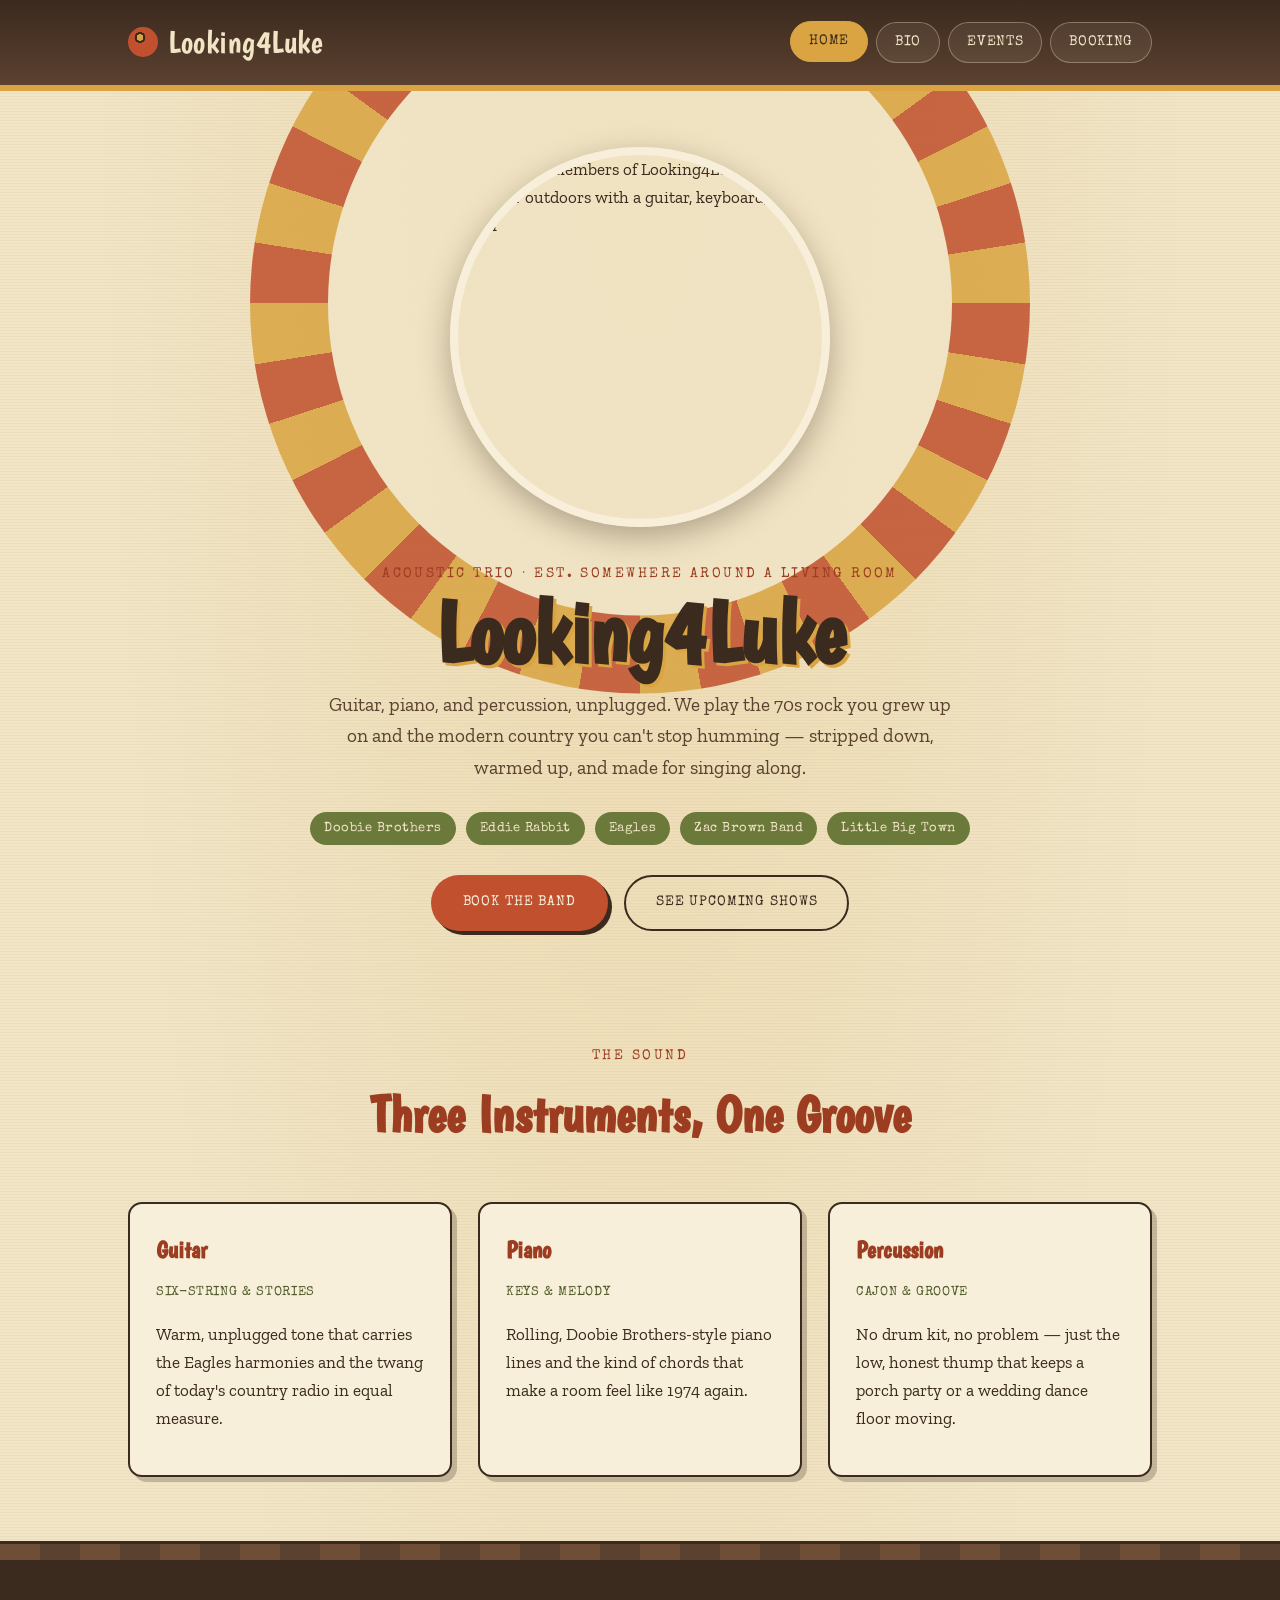
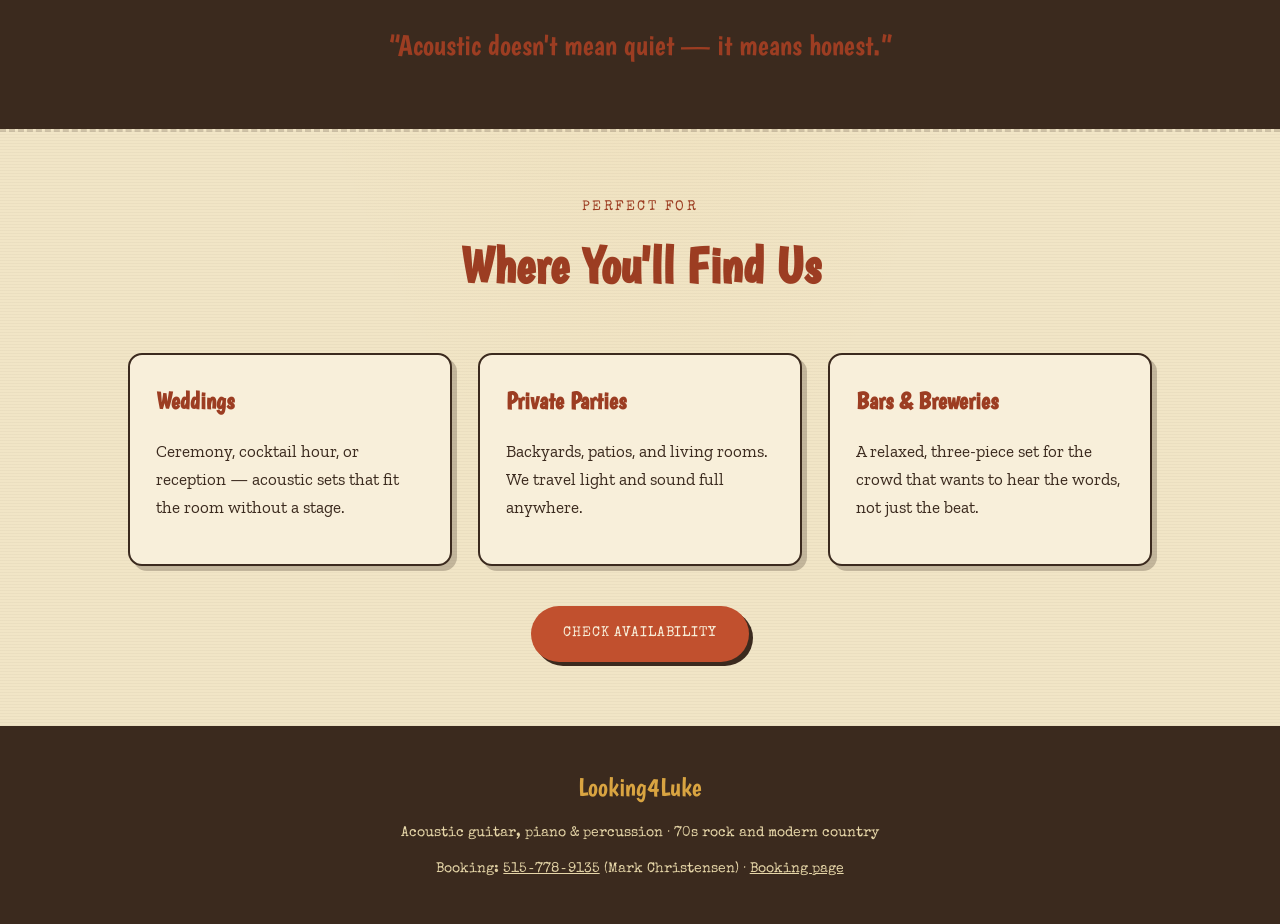
==== index.html @ d56bd20d "Initial commit of band website" ====
<!DOCTYPE html>
<html lang="en">
<head>
<meta charset="UTF-8">
<meta name="viewport" content="width=device-width, initial-scale=1.0">
<title>Looking4Luke — Acoustic Rock &amp; Country Trio</title>
<meta name="description" content="Looking4Luke is an acoustic guitar, piano, and percussion trio playing 70s rock and modern country favorites for weddings, festivals, and private events.">
<link rel="stylesheet" href="style.css">
</head>
<body>

<header class="site-header">
  <div class="header-inner">
    <a href="index.html" class="brand"><span class="record-dot" aria-hidden="true"></span>Looking4Luke</a>
    <nav class="primary-nav" aria-label="Primary">
      <a href="index.html" class="active">Home</a>
      <a href="bio.html">Bio</a>
      <a href="events.html">Events</a>
      <a href="booking.html">Booking</a>
    </nav>
  </div>
</header>

<main>
  <section class="sunburst-wrap">
    <div class="sunburst" aria-hidden="true"></div>
    <div class="hero-photo-frame">
      <img src="images/band-photo.png" alt="The three members of Looking4Luke standing together outdoors with a guitar, keyboard, and cajon">
    </div>
  </section>

  <div class="hero-text wrap">
    <span class="eyebrow">Acoustic Trio · Est. Somewhere Around a Living Room</span>
    <h1>Looking4Luke</h1>
    <p class="hero-tagline">Guitar, piano, and percussion, unplugged. We play the 70s rock you grew up on and the modern country you can't stop humming &mdash; stripped down, warmed up, and made for singing along.</p>
    <div class="genre-chips">
      <span>Doobie Brothers</span>
      <span>Eddie Rabbit</span>
      <span>Eagles</span>
      <span>Zac Brown Band</span>
      <span>Little Big Town</span>
    </div>
    <div class="btn-row">
      <a href="booking.html" class="btn btn-primary">Book the Band</a>
      <a href="events.html" class="btn btn-secondary">See Upcoming Shows</a>
    </div>
  </div>

  <section class="section">
    <div class="wrap">
      <div class="section-head">
        <span class="eyebrow">The Sound</span>
        <h2>Three Instruments, One Groove</h2>
      </div>
      <div class="card-grid">
        <div class="card">
          <h3>Guitar</h3>
          <p class="role">Six-String &amp; Stories</p>
          <p>Warm, unplugged tone that carries the Eagles harmonies and the twang of today's country radio in equal measure.</p>
        </div>
        <div class="card">
          <h3>Piano</h3>
          <p class="role">Keys &amp; Melody</p>
          <p>Rolling, Doobie Brothers-style piano lines and the kind of chords that make a room feel like 1974 again.</p>
        </div>
        <div class="card">
          <h3>Percussion</h3>
          <p class="role">Cajon &amp; Groove</p>
          <p>No drum kit, no problem &mdash; just the low, honest thump that keeps a porch party or a wedding dance floor moving.</p>
        </div>
      </div>
    </div>
  </section>

  <div class="wood-divider" aria-hidden="true"></div>

  <section class="section section-alt">
    <div class="wrap">
      <p class="pull-quote">&ldquo;Acoustic doesn't mean quiet &mdash; it means honest.&rdquo;</p>
    </div>
  </section>

  <section class="section">
    <div class="wrap">
      <div class="section-head">
        <span class="eyebrow">Perfect For</span>
        <h2>Where You'll Find Us</h2>
      </div>
      <div class="card-grid">
        <div class="card">
          <h3>Weddings</h3>
          <p>Ceremony, cocktail hour, or reception &mdash; acoustic sets that fit the room without a stage.</p>
        </div>
        <div class="card">
          <h3>Private Parties</h3>
          <p>Backyards, patios, and living rooms. We travel light and sound full anywhere.</p>
        </div>
        <div class="card">
          <h3>Bars &amp; Breweries</h3>
          <p>A relaxed, three-piece set for the crowd that wants to hear the words, not just the beat.</p>
        </div>
      </div>
      <div class="btn-row" style="margin-top:40px;">
        <a href="booking.html" class="btn btn-primary">Check Availability</a>
      </div>
    </div>
  </section>
</main>

<footer class="site-footer">
  <div class="wrap">
    <div class="foot-band">Looking4Luke</div>
    <p>Acoustic guitar, piano &amp; percussion &middot; 70s rock and modern country</p>
    <p>Booking: <a href="tel:5157789135">515&#8209;778&#8209;9135</a> (Mark Christensen) &middot; <a href="booking.html">Booking page</a></p>
  </div>
</footer>

</body>
</html>
---- style.css ----
/* ===========================================================
   Looking4Luke — site styles
   Design direction: early-70s concert poster / vinyl sleeve
   =========================================================== */

@import url('https://fonts.googleapis.com/css2?family=Boogaloo&family=Zilla+Slab:wght@400;500;600;700&family=Special+Elite&display=swap');

:root {
  --cream:       #F1E5C6;
  --cream-dark:  #E6D6A8;
  --paper:       #F8EFDA;
  --rust:        #C1502E;
  --rust-dark:   #9C3D22;
  --mustard:     #D9A441;
  --avocado:     #6B7A3A;
  --avocado-dark:#4F5B29;
  --brown:       #3B2A1E;
  --brown-soft:  #5B4130;
  --cocoa:       #6F4E37;

  --display: 'Boogaloo', 'Cooper Black', serif;
  --body: 'Zilla Slab', Georgia, serif;
  --stamp: 'Special Elite', 'Courier New', monospace;

  --radius: 14px;
  --max-w: 1080px;
}

* { box-sizing: border-box; }

html { scroll-behavior: smooth; }

body {
  margin: 0;
  background-color: var(--cream);
  background-image:
    radial-gradient(ellipse at top, rgba(217,164,65,0.18), transparent 60%),
    repeating-linear-gradient(0deg, rgba(59,42,30,0.035) 0px, rgba(59,42,30,0.035) 1px, transparent 1px, transparent 3px);
  color: var(--brown);
  font-family: var(--body);
  font-size: 17px;
  line-height: 1.65;
  -webkit-font-smoothing: antialiased;
}

a { color: inherit; }

img { max-width: 100%; display: block; }

.wrap {
  max-width: var(--max-w);
  margin: 0 auto;
  padding: 0 28px;
}

/* ---------- focus states ---------- */
a:focus-visible,
button:focus-visible {
  outline: 3px solid var(--rust);
  outline-offset: 3px;
}

@media (prefers-reduced-motion: reduce) {
  *, *::before, *::after {
    animation-duration: 0.001ms !important;
    animation-iteration-count: 1 !important;
    transition-duration: 0.001ms !important;
    scroll-behavior: auto !important;
  }
}

/* ---------- Header / Nav ---------- */
.site-header {
  background: linear-gradient(180deg, var(--brown) 0%, var(--brown-soft) 100%);
  border-bottom: 6px solid var(--mustard);
  position: sticky;
  top: 0;
  z-index: 50;
}

.header-inner {
  display: flex;
  align-items: center;
  justify-content: space-between;
  padding: 16px 28px;
  max-width: var(--max-w);
  margin: 0 auto;
  gap: 20px;
  flex-wrap: wrap;
}

.brand {
  font-family: var(--display);
  font-size: 2rem;
  color: var(--cream);
  text-decoration: none;
  letter-spacing: 0.5px;
  display: flex;
  align-items: center;
  gap: 10px;
}

.brand .record-dot {
  width: 30px;
  height: 30px;
  border-radius: 50%;
  background: radial-gradient(circle at 40% 35%, var(--mustard) 0 12%, var(--brown) 13% 20%, var(--rust) 21% 100%);
  flex-shrink: 0;
  animation: spin 6s linear infinite;
}

@keyframes spin { to { transform: rotate(360deg); } }

nav.primary-nav {
  display: flex;
  gap: 8px;
  flex-wrap: wrap;
}

nav.primary-nav a {
  font-family: var(--stamp);
  font-size: 0.85rem;
  letter-spacing: 0.05em;
  text-transform: uppercase;
  text-decoration: none;
  color: var(--cream);
  background: rgba(241,229,198,0.08);
  border: 1.5px solid rgba(241,229,198,0.35);
  border-radius: 999px;
  padding: 8px 18px;
  transition: background 0.2s ease, transform 0.2s ease, border-color 0.2s ease;
}

nav.primary-nav a:hover,
nav.primary-nav a.active {
  background: var(--mustard);
  border-color: var(--mustard);
  color: var(--brown);
  transform: translateY(-1px);
}

/* ---------- Sunburst signature element ---------- */
.sunburst-wrap {
  position: relative;
  display: flex;
  justify-content: center;
  padding: 56px 0 20px;
}

.sunburst {
  position: absolute;
  top: 50%;
  left: 50%;
  width: 780px;
  height: 780px;
  transform: translate(-50%, -52%);
  border-radius: 50%;
  background:
    repeating-conic-gradient(from 0deg,
      var(--rust) 0deg 9deg,
      var(--mustard) 9deg 18deg);
  opacity: 0.85;
  z-index: 0;
  animation: burst-turn 90s linear infinite;
}

@keyframes burst-turn { to { transform: translate(-50%, -52%) rotate(360deg); } }

.sunburst::after {
  content: "";
  position: absolute;
  inset: 10%;
  border-radius: 50%;
  background: var(--cream);
}

.hero-photo-frame {
  position: relative;
  z-index: 1;
  width: 380px;
  max-width: 78vw;
  aspect-ratio: 1 / 1;
  border-radius: 50%;
  overflow: hidden;
  border: 8px solid var(--paper);
  box-shadow: 0 10px 30px rgba(59,42,30,0.35);
}

.hero-photo-frame img {
  width: 100%;
  height: 100%;
  object-fit: cover;
  object-position: center 30%;
}

/* ---------- Hero text ---------- */
.hero-text {
  text-align: center;
  padding: 10px 20px 50px;
  position: relative;
  z-index: 1;
}

.eyebrow {
  font-family: var(--stamp);
  text-transform: uppercase;
  letter-spacing: 0.18em;
  color: var(--rust-dark);
  font-size: 0.85rem;
}

.hero-text h1 {
  font-family: var(--display);
  font-size: clamp(3rem, 9vw, 5.5rem);
  color: var(--brown);
  margin: 6px 0 4px;
  line-height: 0.95;
  text-shadow: 3px 3px 0 var(--mustard);
}

.hero-tagline {
  font-size: 1.2rem;
  color: var(--brown-soft);
  max-width: 640px;
  margin: 14px auto 28px;
}

.genre-chips {
  display: flex;
  flex-wrap: wrap;
  gap: 10px;
  justify-content: center;
  margin-bottom: 30px;
}

.genre-chips span {
  font-family: var(--stamp);
  font-size: 0.8rem;
  background: var(--avocado);
  color: var(--cream);
  padding: 6px 14px;
  border-radius: 999px;
  letter-spacing: 0.04em;
}

.btn-row {
  display: flex;
  gap: 16px;
  justify-content: center;
  flex-wrap: wrap;
}

.btn {
  display: inline-block;
  font-family: var(--stamp);
  text-transform: uppercase;
  letter-spacing: 0.06em;
  font-size: 0.9rem;
  text-decoration: none;
  padding: 14px 30px;
  border-radius: 999px;
  transition: transform 0.15s ease, box-shadow 0.15s ease;
  border: 2px solid transparent;
}

.btn:hover { transform: translateY(-2px); }

.btn-primary {
  background: var(--rust);
  color: var(--paper);
  box-shadow: 4px 4px 0 var(--brown);
}
.btn-primary:hover { box-shadow: 6px 6px 0 var(--brown); }

.btn-secondary {
  background: transparent;
  border-color: var(--brown);
  color: var(--brown);
}
.btn-secondary:hover { background: var(--brown); color: var(--cream); }

/* ---------- Section framing ---------- */
.section {
  padding: 64px 0;
  position: relative;
}

.section + .section {
  border-top: 3px dashed rgba(59,42,30,0.18);
}

.section-head {
  text-align: center;
  margin-bottom: 44px;
}

.section-head .eyebrow { display: block; margin-bottom: 6px; }

.section-head h2 {
  font-family: var(--display);
  font-size: clamp(2.2rem, 5vw, 3.2rem);
  color: var(--rust-dark);
  margin: 0;
}

.section-alt {
  background: var(--brown);
  color: var(--cream);
}
.section-alt .section-head h2 { color: var(--mustard); }
.section-alt .eyebrow { color: var(--cream-dark); }
.section-alt a { color: var(--mustard); }

/* ---------- Cards ---------- */
.card-grid {
  display: grid;
  gap: 26px;
  grid-template-columns: repeat(auto-fit, minmax(230px, 1fr));
}

.card {
  background: var(--paper);
  border: 2px solid var(--brown);
  border-radius: var(--radius);
  padding: 26px;
  box-shadow: 5px 5px 0 rgba(59,42,30,0.25);
}

.card h3 {
  font-family: var(--display);
  color: var(--rust-dark);
  font-size: 1.5rem;
  margin: 0 0 8px;
}

.card .role {
  font-family: var(--stamp);
  font-size: 0.8rem;
  color: var(--avocado-dark);
  text-transform: uppercase;
  letter-spacing: 0.05em;
  margin-bottom: 10px;
}

/* ---------- Wood divider ---------- */
.wood-divider {
  height: 22px;
  background: repeating-linear-gradient(
    90deg,
    var(--cocoa) 0 40px,
    var(--brown-soft) 40px 80px
  );
  border-top: 3px solid var(--brown);
  border-bottom: 3px solid var(--brown);
}

/* ---------- Footer ---------- */
footer.site-footer {
  background: var(--brown);
  color: var(--cream-dark);
  padding: 40px 0 30px;
  text-align: center;
  font-family: var(--stamp);
  font-size: 0.85rem;
}

footer.site-footer .foot-band {
  font-family: var(--display);
  font-size: 1.6rem;
  color: var(--mustard);
  margin-bottom: 8px;
}

footer.site-footer a { text-decoration: underline; }

/* ---------- Events / ticket list ---------- */
.gig-list {
  display: flex;
  flex-direction: column;
  gap: 18px;
}

.gig-ticket {
  display: grid;
  grid-template-columns: 110px 1fr auto;
  align-items: center;
  gap: 20px;
  background: var(--paper);
  border: 2px solid var(--brown);
  border-radius: var(--radius);
  padding: 18px 24px;
  position: relative;
  box-shadow: 5px 5px 0 rgba(59,42,30,0.2);
}

.gig-ticket::before,
.gig-ticket::after {
  content: "";
  position: absolute;
  width: 22px;
  height: 22px;
  background: var(--cream);
  border-radius: 50%;
  top: 50%;
  transform: translateY(-50%);
  border: 2px solid var(--brown);
}
.gig-ticket::before { left: -13px; }
.gig-ticket::after { right: -13px; }

.gig-date {
  font-family: var(--display);
  font-size: 1.7rem;
  color: var(--rust-dark);
  text-align: center;
  line-height: 1;
}
.gig-date span {
  display: block;
  font-family: var(--stamp);
  font-size: 0.7rem;
  color: var(--avocado-dark);
  text-transform: uppercase;
  letter-spacing: 0.08em;
  margin-top: 4px;
}

.gig-info h3 { margin: 0 0 4px; font-family: var(--display); font-size: 1.3rem; color: var(--brown); }
.gig-info p { margin: 0; color: var(--brown-soft); font-size: 0.95rem; }

.gig-tag {
  font-family: var(--stamp);
  font-size: 0.75rem;
  background: var(--avocado);
  color: var(--cream);
  padding: 6px 14px;
  border-radius: 999px;
  white-space: nowrap;
  height: fit-content;
}

.empty-note {
  font-family: var(--stamp);
  text-align: center;
  color: var(--brown-soft);
  padding: 30px;
  border: 2px dashed var(--brown);
  border-radius: var(--radius);
}

/* ---------- Booking form ---------- */
.booking-layout {
  display: grid;
  grid-template-columns: 1.1fr 1fr;
  gap: 44px;
  align-items: start;
}

@media (max-width: 760px) {
  .booking-layout { grid-template-columns: 1fr; }
  .gig-ticket { grid-template-columns: 1fr; text-align: center; }
  .gig-ticket::before, .gig-ticket::after { display: none; }
  .header-inner { justify-content: center; text-align: center; }
}

.contact-card {
  background: var(--avocado);
  color: var(--cream);
  border-radius: var(--radius);
  padding: 32px;
  border: 2px solid var(--brown);
  box-shadow: 6px 6px 0 rgba(59,42,30,0.3);
}

.contact-card h3 {
  font-family: var(--display);
  font-size: 1.7rem;
  margin-top: 0;
  color: var(--mustard);
}

.contact-line {
  display: flex;
  gap: 10px;
  align-items: baseline;
  margin: 14px 0;
  font-size: 1.05rem;
}

.contact-line .label {
  font-family: var(--stamp);
  font-size: 0.75rem;
  text-transform: uppercase;
  letter-spacing: 0.06em;
  color: var(--cream-dark);
  min-width: 70px;
}

.contact-line a {
  color: var(--paper);
  font-weight: 600;
  text-decoration: none;
  border-bottom: 2px solid var(--mustard);
}

form.booking-form {
  display: flex;
  flex-direction: column;
  gap: 16px;
}

.field label {
  display: block;
  font-family: var(--stamp);
  font-size: 0.8rem;
  text-transform: uppercase;
  letter-spacing: 0.05em;
  margin-bottom: 6px;
  color: var(--brown-soft);
}

.field input,
.field textarea,
.field select {
  width: 100%;
  padding: 12px 14px;
  border-radius: 8px;
  border: 2px solid var(--brown);
  background: var(--paper);
  font-family: var(--body);
  font-size: 1rem;
  color: var(--brown);
}

.field input:focus,
.field textarea:focus,
.field select:focus {
  outline: 3px solid var(--rust);
  outline-offset: 1px;
}

.field-row {
  display: grid;
  grid-template-columns: 1fr 1fr;
  gap: 16px;
}

@media (max-width: 500px) {
  .field-row { grid-template-columns: 1fr; }
}

.submit-note {
  font-size: 0.85rem;
  color: var(--brown-soft);
  font-family: var(--stamp);
}

/* ---------- Bio page specifics ---------- */
.bio-photo {
  border-radius: var(--radius);
  border: 6px solid var(--paper);
  box-shadow: 6px 6px 0 var(--brown);
}

.bio-intro {
  display: grid;
  grid-template-columns: 1fr 1.3fr;
  gap: 40px;
  align-items: center;
}

@media (max-width: 760px) {
  .bio-intro { grid-template-columns: 1fr; }
}

.pull-quote {
  font-family: var(--display);
  font-size: 1.8rem;
  color: var(--rust-dark);
  text-align: center;
  max-width: 720px;
  margin: 0 auto;
  line-height: 1.3;
}

.influences-list {
  list-style: none;
  padding: 0;
  margin: 0;
  display: flex;
  flex-wrap: wrap;
  gap: 10px;
  justify-content: center;
}

.influences-list li {
  font-family: var(--stamp);
  background: var(--mustard);
  color: var(--brown);
  padding: 8px 16px;
  border-radius: 999px;
  font-size: 0.85rem;
}
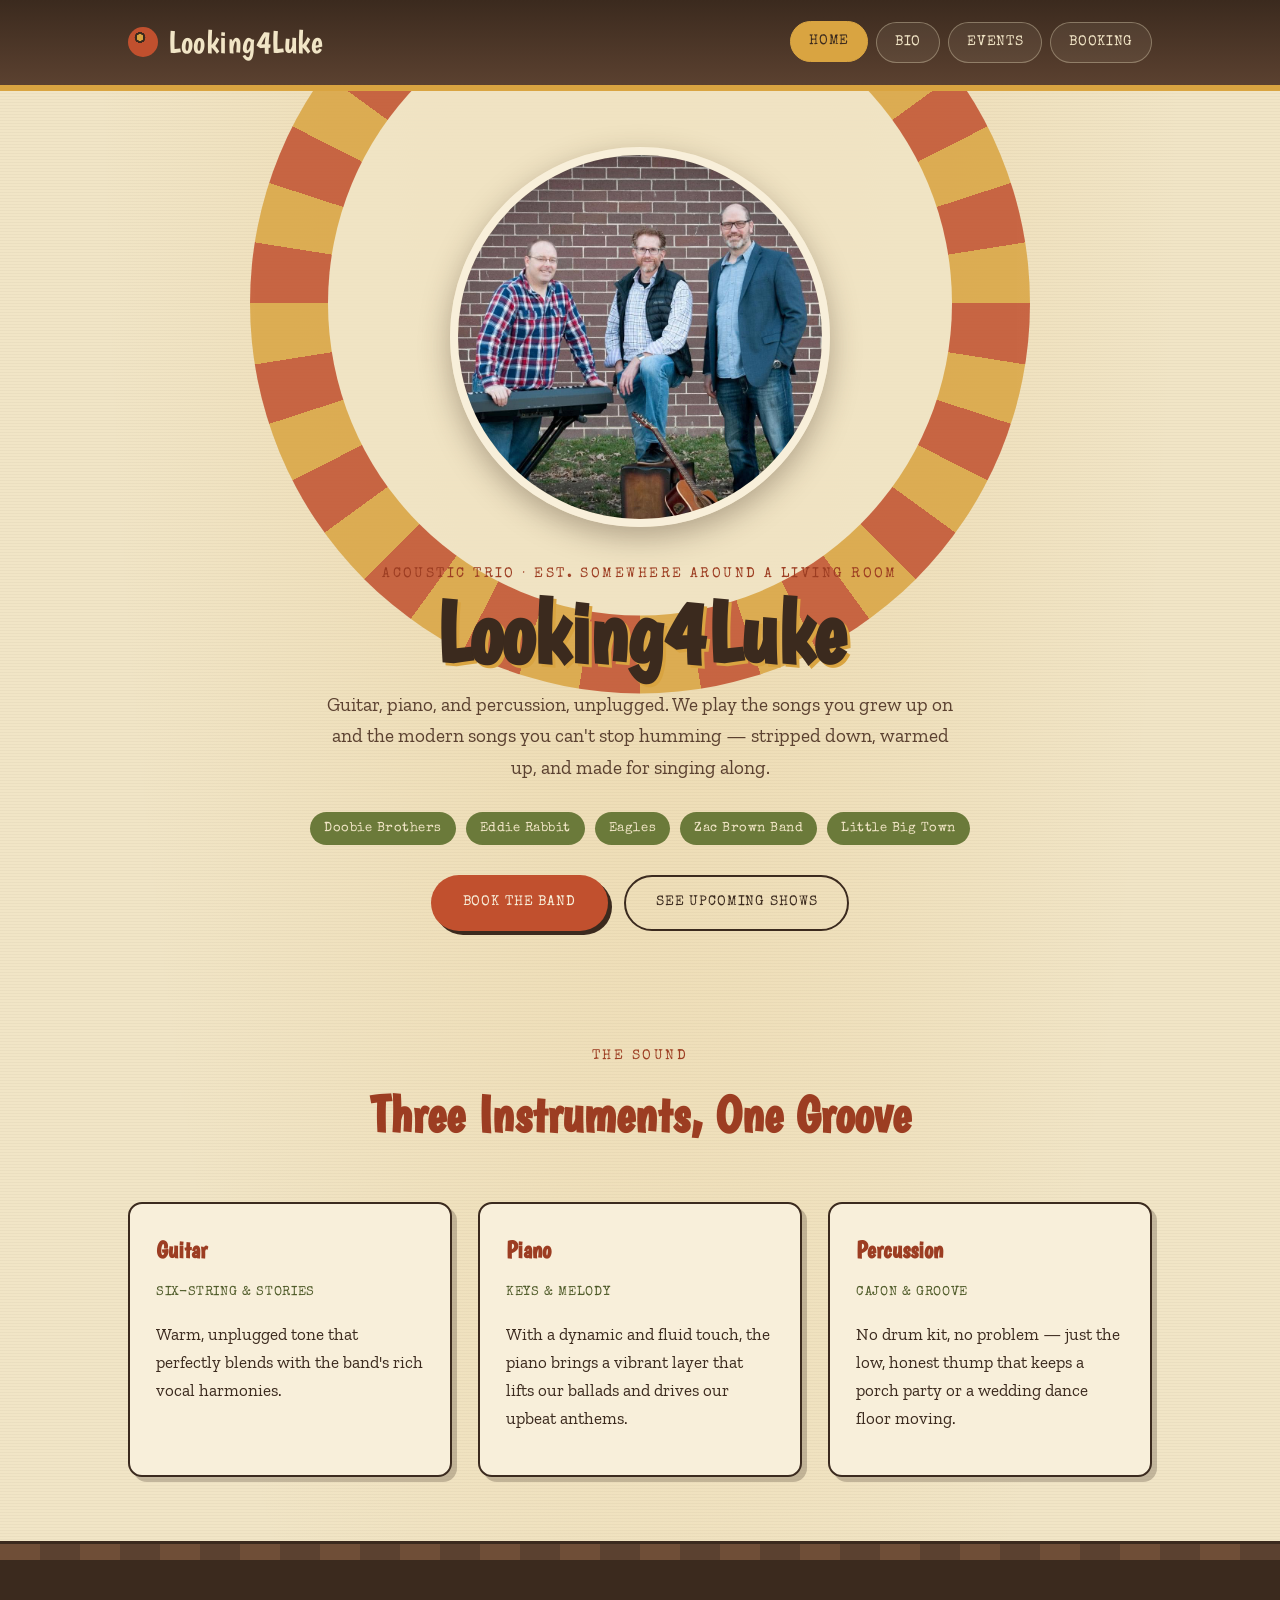
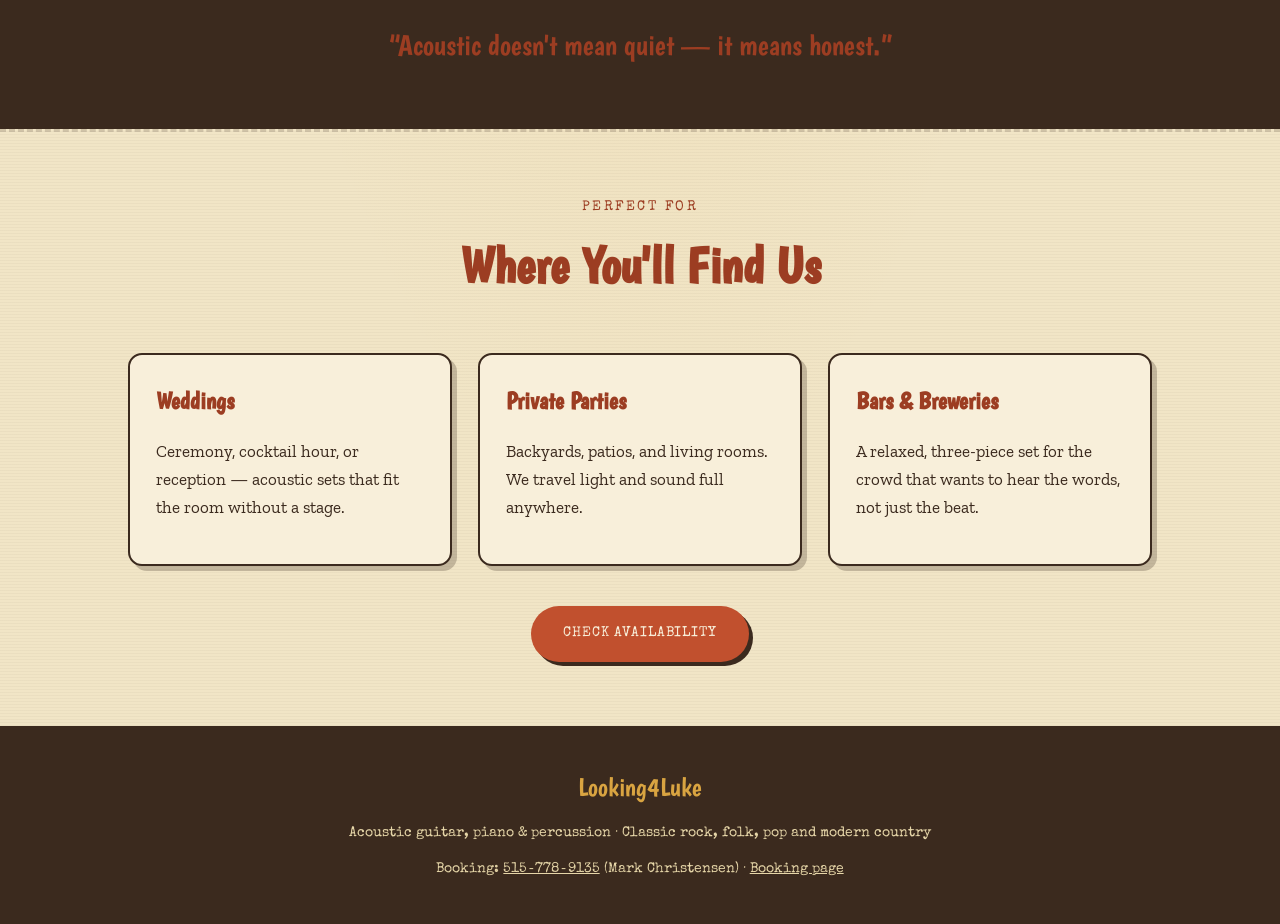
==== commit cd2c93b3: "Updated images bio events and home page" ====
--- a/index.html
+++ b/index.html
@@ -25,14 +25,14 @@
   <section class="sunburst-wrap">
     <div class="sunburst" aria-hidden="true"></div>
     <div class="hero-photo-frame">
-      <img src="images/band-photo.png" alt="The three members of Looking4Luke standing together outdoors with a guitar, keyboard, and cajon">
+      <img src="L4Limages/L4LProfilePhoto.jpg" alt="The three members of Looking4Luke standing together outdoors with a guitar, keyboard, and cajon">
     </div>
   </section>
 
   <div class="hero-text wrap">
     <span class="eyebrow">Acoustic Trio · Est. Somewhere Around a Living Room</span>
     <h1>Looking4Luke</h1>
-    <p class="hero-tagline">Guitar, piano, and percussion, unplugged. We play the 70s rock you grew up on and the modern country you can't stop humming &mdash; stripped down, warmed up, and made for singing along.</p>
+    <p class="hero-tagline">Guitar, piano, and percussion, unplugged. We play the songs you grew up on and the modern songs you can't stop humming &mdash; stripped down, warmed up, and made for singing along.</p>
     <div class="genre-chips">
       <span>Doobie Brothers</span>
       <span>Eddie Rabbit</span>
@@ -56,12 +56,12 @@
         <div class="card">
           <h3>Guitar</h3>
           <p class="role">Six-String &amp; Stories</p>
-          <p>Warm, unplugged tone that carries the Eagles harmonies and the twang of today's country radio in equal measure.</p>
+          <p>Warm, unplugged tone that perfectly blends with the band's rich vocal harmonies.</p>
         </div>
         <div class="card">
           <h3>Piano</h3>
           <p class="role">Keys &amp; Melody</p>
-          <p>Rolling, Doobie Brothers-style piano lines and the kind of chords that make a room feel like 1974 again.</p>
+          <p>With a dynamic and fluid touch, the piano brings a vibrant layer that lifts our ballads and drives our upbeat anthems.</p>
         </div>
         <div class="card">
           <h3>Percussion</h3>
@@ -110,7 +110,7 @@
 <footer class="site-footer">
   <div class="wrap">
     <div class="foot-band">Looking4Luke</div>
-    <p>Acoustic guitar, piano &amp; percussion &middot; 70s rock and modern country</p>
+    <p>Acoustic guitar, piano &amp; percussion &middot; Classic rock, folk, pop and modern country</p>
     <p>Booking: <a href="tel:5157789135">515&#8209;778&#8209;9135</a> (Mark Christensen) &middot; <a href="booking.html">Booking page</a></p>
   </div>
 </footer>
